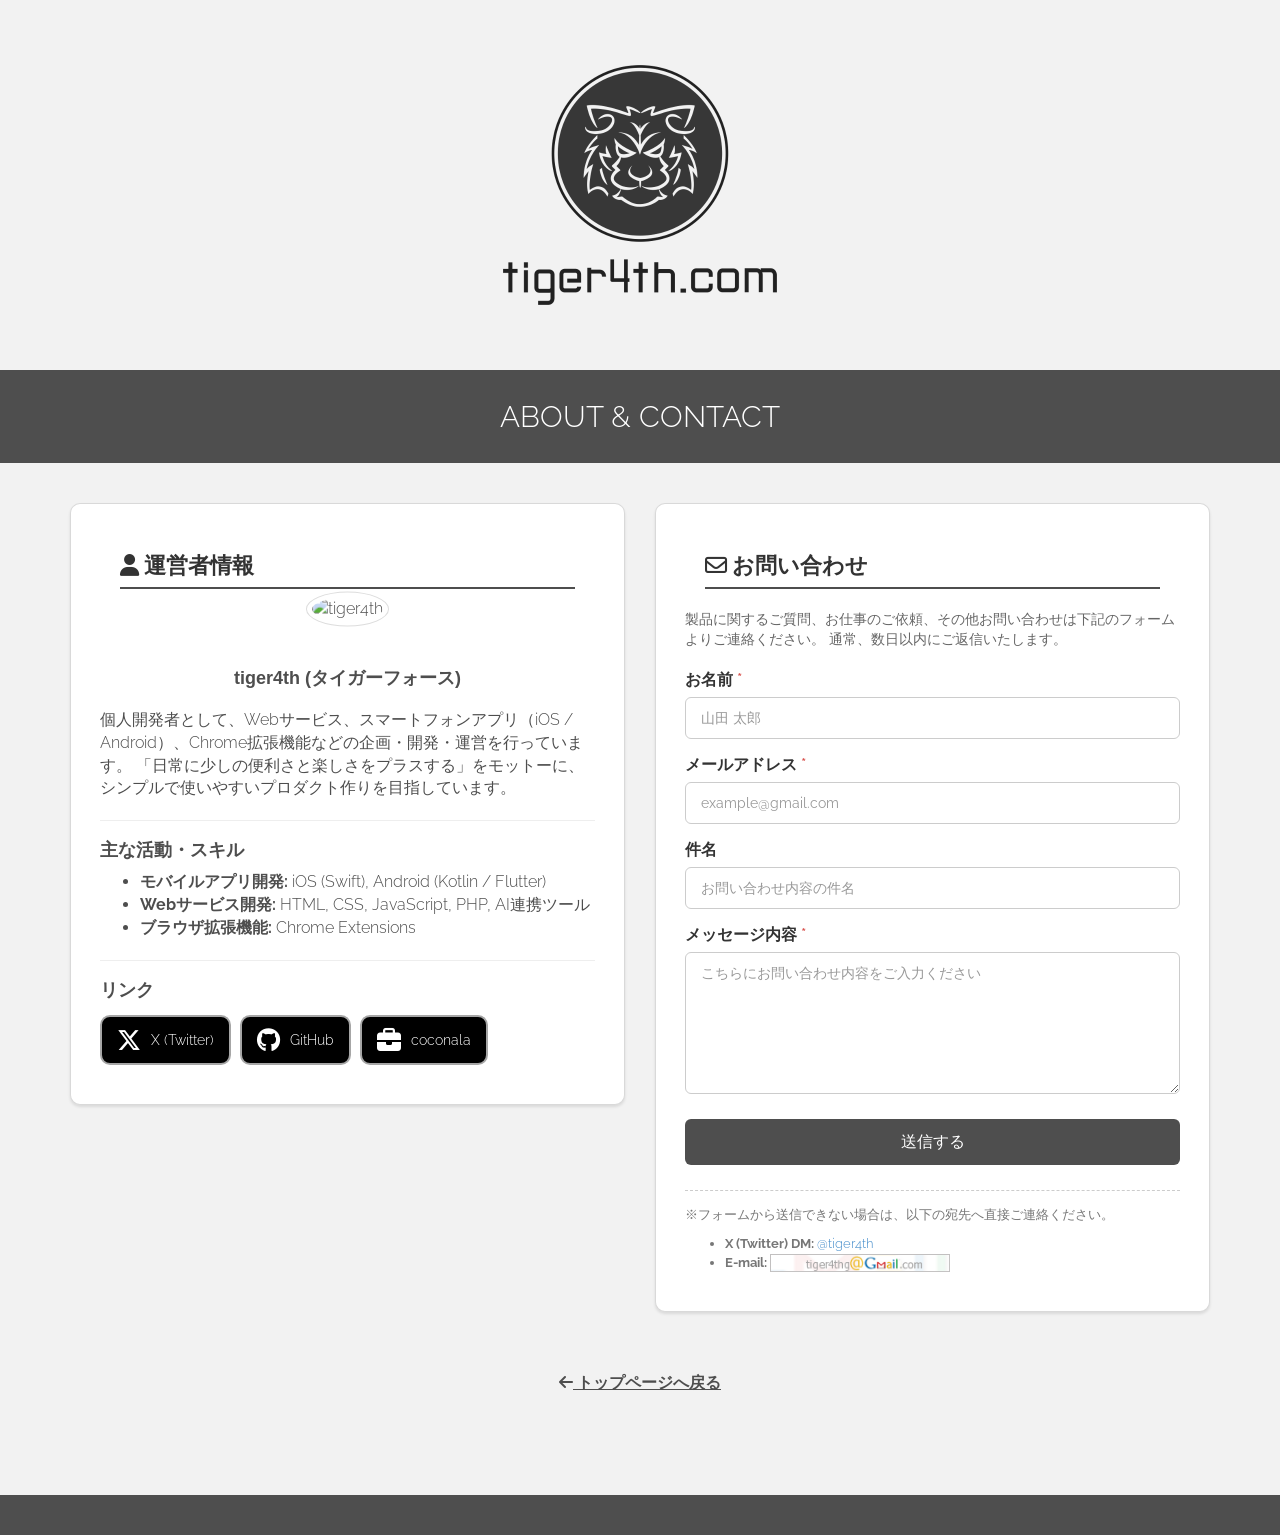
==== about.html @ fc9eb1c9 "about" ====
<!DOCTYPE html>
<html xmlns="https://www.w3.org/1999/xhtml" lang="ja" xml:lang="ja">

<head>
  <meta charset="utf-8">
  <meta http-equiv="X-UA-Compatible" content="IE=edge">
  <meta name="viewport" content="width=device-width, initial-scale=1.0">
  <title>運営者情報・お問い合わせ | tiger4th.com</title>
  <link href="./css/bootstrap.css" rel="stylesheet">
  <link href="./fontawesome/css/fontawesome.css" rel="stylesheet" />
  <link href="./fontawesome/css/brands.css" rel="stylesheet" />
  <link href="./fontawesome/css/regular.css" rel="stylesheet" />
  <link href="./fontawesome/css/solid.css" rel="stylesheet" />
  <link href="./css/style.css" rel="stylesheet">
  <link rel="apple-touch-icon" sizes="57x57" href="/apple-touch-icon-57x57.png">
  <link rel="apple-touch-icon" sizes="60x60" href="/apple-touch-icon-60x60.png">
  <link rel="apple-touch-icon" sizes="72x72" href="/apple-touch-icon-72x72.png">
  <link rel="apple-touch-icon" sizes="76x76" href="/apple-touch-icon-76x76.png">
  <link rel="apple-touch-icon" sizes="114x114" href="/apple-touch-icon-114x114.png">
  <link rel="apple-touch-icon" sizes="120x120" href="/apple-touch-icon-120x120.png">
  <link rel="apple-touch-icon" sizes="144x144" href="/apple-touch-icon-144x144.png">
  <link rel="apple-touch-icon" sizes="152x152" href="/apple-touch-icon-152x152.png">
  <link rel="apple-touch-icon" sizes="180x180" href="/apple-touch-icon-180x180.png">
  <link rel="icon" type="image/png" href="/favicon-32x32.png" sizes="32x32">
  <link rel="icon" type="image/png" href="/favicon-194x194.png" sizes="194x194">
  <link rel="icon" type="image/png" href="/favicon-96x96.png" sizes="96x96">
  <link rel="icon" type="image/png" href="/android-chrome-192x192.png" sizes="192x192">
  <link rel="icon" type="image/png" href="/favicon-16x16.png" sizes="16x16">
  <link rel="manifest" href="/manifest.json">
  <link rel="mask-icon" href="/safari-pinned-tab.svg" color="#5bbad5">
  <meta name="msapplication-TileColor" content="#f2f2f2">
  <meta name="msapplication-TileImage" content="/mstile-144x144.png">
  <meta name="theme-color" content="#ffffff">
  <meta property="og:title" content="運営者情報・お問い合わせ | tiger4th.com">
  <meta property="og:type" content="website">
  <meta property="og:url" content="https://tiger4th.com/about.html">
  <meta property="og:image" content="https://tiger4th.com/image/ogp.png">
  <!-- Google tag (gtag.js) -->
  <script async src="https://www.googletagmanager.com/gtag/js?id=G-H9Q6GVJRWH"></script>
  <script>
    window.dataLayer = window.dataLayer || [];
    function gtag() { dataLayer.push(arguments); }
    gtag('js', new Date());

    gtag('config', 'G-H9Q6GVJRWH');
  </script>
  <style>
    /* フォームや個別ページ用の追加スタイル */
    .about-section {
      background: #fff;
      padding: 30px;
      border-radius: 10px;
      margin-bottom: 30px;
      box-shadow: 0px 0px 0px 1px rgba(0, 0, 0, 0.15) inset, 0px 2px 3px 0px rgba(0, 0, 0, 0.1);
    }

    .about-title {
      font-size: 22px;
      font-weight: 700;
      border-bottom: 2px solid #4e4e4e;
      padding-bottom: 10px;
      margin-bottom: 20px;
    }

    .profile-img {
      max-width: 120px;
      border-radius: 50%;
      margin-bottom: 15px;
    }

    .form-group label {
      font-weight: 600;
      color: #333;
    }

    .form-control {
      border-radius: 6px;
      border: 1px solid #ccc;
      box-shadow: none;
      height: auto;
      padding: 10px 15px;
    }

    .form-control:focus {
      border-color: #4e4e4e;
      box-shadow: none;
    }

    .btn-submit {
      background-color: #4e4e4e;
      color: #fff;
      border: none;
      padding: 12px 30px;
      font-size: 16px;
      border-radius: 6px;
      transition: background-color 0.2s;
      width: 100%;
    }

    .btn-submit:hover {
      background-color: #333;
      color: #fff;
      opacity: 0.9;
    }

    .text-danger {
      color: #d9534f;
    }

    .success-message {
      display: none;
      background-color: #dff0d8;
      color: #3c763d;
      border: 1px solid #d6e9c6;
      padding: 15px;
      margin-bottom: 20px;
      border-radius: 6px;
      text-align: center;
      font-weight: bold;
    }

    .back-to-top {
      margin-top: 30px;
      margin-bottom: 50px;
    }

    .back-to-top a {
      color: #4e4e4e;
      text-decoration: underline;
      font-weight: bold;
    }
  </style>
</head>

<body>
  <div class="logo">
    <h1><a href="index.html"><img src="image/logo.png" alt="tiger4th.com"></a></h1>
  </div>

  <div class="title">
    <div class="container">
      <div class="row centered">
        <h2>ABOUT & CONTACT</h2>
      </div>
    </div>
  </div>

  <div class="container mt">
    <!-- 送信成功メッセージ表示エリア -->
    <div id="successAlert" class="success-message">
      お問い合わせを受け付けました。メッセージありがとうございました。
    </div>

    <div class="row mt">
      <!-- 運営者情報 (ABOUT) -->
      <div class="col-md-6">
        <div class="about-section">
          <h3 class="about-title"><i class="fa-solid fa-user"></i> 運営者情報</h3>
          <div class="text-center" style="text-align: center; margin-bottom: 20px;">
            <img src="image/android-chrome-192x192.png" alt="tiger4th" class="profile-img"
              style="border: 1px solid #ddd; background: #fff; padding: 5px;">
            <h4 style="font-weight: 700; margin-top: 10px;">tiger4th (タイガーフォース)</h4>
          </div>
          <p>
            個人開発者として、Webサービス、スマートフォンアプリ（iOS / Android）、Chrome拡張機能などの企画・開発・運営を行っています。
            「日常に少しの便利さと楽しさをプラスする」をモットーに、シンプルで使いやすいプロダクト作りを目指しています。
          </p>
          <hr>
          <h4 style="font-weight: 700; margin-top: 20px;">主な活動・スキル</h4>
          <ul>
            <li><strong>モバイルアプリ開発:</strong> iOS (Swift), Android (Kotlin / Flutter)</li>
            <li><strong>Webサービス開発:</strong> HTML, CSS, JavaScript, PHP, AI連携ツール</li>
            <li><strong>ブラウザ拡張機能:</strong> Chrome Extensions</li>
          </ul>
          <hr>
          <h4 style="font-weight: 700; margin-top: 20px;">リンク</h4>
          <div style="margin-top: 15px;">
            <a href="https://twitter.com/tiger4th" target="_blank" class="btn-app"
              style="width: auto; padding: 0 15px; height: 50px; margin-bottom: 10px; margin-right: 5px; text-decoration: none;">
              <i class="fa-brands fa-x-twitter" style="font-size: 24px;"></i>
              <span style="font-size: 14px;">X (Twitter)</span>
            </a>
            <a href="https://github.com/tiger4th" target="_blank" class="btn-app"
              style="width: auto; padding: 0 15px; height: 50px; margin-bottom: 10px; margin-right: 5px; text-decoration: none;">
              <i class="fa-brands fa-github" style="font-size: 24px;"></i>
              <span style="font-size: 14px;">GitHub</span>
            </a>
            <a href="https://profile.coconala.com/users/167331" target="_blank" class="btn-app"
              style="width: auto; padding: 0 15px; height: 50px; margin-bottom: 10px; text-decoration: none;">
              <i class="fa-solid fa-briefcase" style="font-size: 24px;"></i>
              <span style="font-size: 14px;">coconala</span>
            </a>
          </div>
        </div>
      </div>

      <!-- お問い合わせフォーム (CONTACT) -->
      <div class="col-md-6">
        <div class="about-section">
          <h3 class="about-title"><i class="fa-regular fa-envelope"></i> お問い合わせ</h3>
          <p style="margin-bottom: 20px; font-size: 14px; color: #666;">
            製品に関するご質問、お仕事のご依頼、その他お問い合わせは下記のフォームよりご連絡ください。
            通常、数日以内にご返信いたします。
          </p>

          <!-- 
            ※フォーム送信先には「Static Forms」を利用しています。
            本番環境で動作させるには、 https://www.staticforms.xyz/ でアクセスキー(Access Key)を取得し、
            下記の `accessKey` の `value` に設定してください。
          -->
          <form action="https://api.staticforms.xyz/submit" method="post">
            <input type="hidden" name="accessKey" value="sf_8ad226b17a0d9c21a0588556">
            <input type="hidden" name="redirectTo" value="https://tiger4th.com/about.html?status=success">

            <div class="form-group">
              <label for="name">お名前 <span class="text-danger">*</span></label>
              <input type="text" name="name" id="name" class="form-control" placeholder="山田 太郎" required>
            </div>

            <div class="form-group" style="margin-top: 15px;">
              <label for="email">メールアドレス <span class="text-danger">*</span></label>
              <input type="email" name="email" id="email" class="form-control" placeholder="example@gmail.com" required>
            </div>

            <div class="form-group" style="margin-top: 15px;">
              <label for="subject">件名</label>
              <input type="text" name="subject" id="subject" class="form-control" placeholder="お問い合わせ内容の件名">
            </div>

            <div class="form-group" style="margin-top: 15px;">
              <label for="message">メッセージ内容 <span class="text-danger">*</span></label>
              <textarea name="message" id="message" rows="6" class="form-control" placeholder="こちらにお問い合わせ内容をご入力ください"
                required style="resize: vertical;"></textarea>
            </div>

            <input type="text" name="honeypot" style="display: none;">

            <div style="margin-top: 25px;">
              <button type="submit" class="btn-submit">送信する</button>
            </div>
          </form>

          <div style="margin-top: 25px; border-top: 1px dashed #ccc; padding-top: 15px; font-size: 13px; color: #777;">
            <p>※フォームから送信できない場合は、以下の宛先へ直接ご連絡ください。</p>
            <ul>
              <li><strong>X (Twitter) DM:</strong> <a href="https://twitter.com/tiger4th" target="_blank">@tiger4th</a>
              </li>
              <li><strong>E-mail:</strong> <img src="image/gmail.png" alt="gmail"
                  style="height: 18px; vertical-align: middle; max-width: none; top: auto; transform: none; position: static;">
              </li>
            </ul>
          </div>
        </div>
      </div>
    </div>

    <!-- トップに戻るリンク -->
    <div class="row centered back-to-top">
      <a href="index.html"><i class="fa-solid fa-arrow-left"></i> トップページへ戻る</a>
    </div>
  </div>

  <div class="share" style="margin-top: 50px;">
    <div class="sharethis-inline-share-buttons"></div>
  </div>

  <script>
    // URLのクエリパラメータをチェックして、送信完了メッセージを表示する
    window.addEventListener('DOMContentLoaded', () => {
      const urlParams = new URLSearchParams(window.location.search);
      if (urlParams.get('status') === 'success') {
        const alertBox = document.getElementById('successAlert');
        if (alertBox) {
          alertBox.style.display = 'block';
          alertBox.scrollIntoView({ behavior: 'smooth' });
        }
      }
    });
  </script>
</body>

</html>
---- fontawesome/css/brands.css ----
/*!
 * Font Awesome Free 6.5.2 by @fontawesome - https://fontawesome.com
 * License - https://fontawesome.com/license/free (Icons: CC BY 4.0, Fonts: SIL OFL 1.1, Code: MIT License)
 * Copyright 2024 Fonticons, Inc.
 */
:root, :host {
  --fa-style-family-brands: 'Font Awesome 6 Brands';
  --fa-font-brands: normal 400 1em/1 'Font Awesome 6 Brands'; }

@font-face {
  font-family: 'Font Awesome 6 Brands';
  font-style: normal;
  font-weight: 400;
  font-display: block;
  src: url("../webfonts/fa-brands-400.woff2") format("woff2"), url("../webfonts/fa-brands-400.ttf") format("truetype"); }

.fab,
.fa-brands {
  font-weight: 400; }

.fa-monero:before {
  content: "\f3d0"; }

.fa-hooli:before {
  content: "\f427"; }

.fa-yelp:before {
  content: "\f1e9"; }

.fa-cc-visa:before {
  content: "\f1f0"; }

.fa-lastfm:before {
  content: "\f202"; }

.fa-shopware:before {
  content: "\f5b5"; }

.fa-creative-commons-nc:before {
  content: "\f4e8"; }

.fa-aws:before {
  content: "\f375"; }

.fa-redhat:before {
  content: "\f7bc"; }

.fa-yoast:before {
  content: "\f2b1"; }

.fa-cloudflare:before {
  content: "\e07d"; }

.fa-ups:before {
  content: "\f7e0"; }

.fa-pixiv:before {
  content: "\e640"; }

.fa-wpexplorer:before {
  content: "\f2de"; }

.fa-dyalog:before {
  content: "\f399"; }

.fa-bity:before {
  content: "\f37a"; }

.fa-stackpath:before {
  content: "\f842"; }

.fa-buysellads:before {
  content: "\f20d"; }

.fa-first-order:before {
  content: "\f2b0"; }

.fa-modx:before {
  content: "\f285"; }

.fa-guilded:before {
  content: "\e07e"; }

.fa-vnv:before {
  content: "\f40b"; }

.fa-square-js:before {
  content: "\f3b9"; }

.fa-js-square:before {
  content: "\f3b9"; }

.fa-microsoft:before {
  content: "\f3ca"; }

.fa-qq:before {
  content: "\f1d6"; }

.fa-orcid:before {
  content: "\f8d2"; }

.fa-java:before {
  content: "\f4e4"; }

.fa-invision:before {
  content: "\f7b0"; }

.fa-creative-commons-pd-alt:before {
  content: "\f4ed"; }

.fa-centercode:before {
  content: "\f380"; }

.fa-glide-g:before {
  content: "\f2a6"; }

.fa-drupal:before {
  content: "\f1a9"; }

.fa-jxl:before {
  content: "\e67b"; }

.fa-hire-a-helper:before {
  content: "\f3b0"; }

.fa-creative-commons-by:before {
  content: "\f4e7"; }

.fa-unity:before {
  content: "\e049"; }

.fa-whmcs:before {
  content: "\f40d"; }

.fa-rocketchat:before {
  content: "\f3e8"; }

.fa-vk:before {
  content: "\f189"; }

.fa-untappd:before {
  content: "\f405"; }

.fa-mailchimp:before {
  content: "\f59e"; }

.fa-css3-alt:before {
  content: "\f38b"; }

.fa-square-reddit:before {
  content: "\f1a2"; }

.fa-reddit-square:before {
  content: "\f1a2"; }

.fa-vimeo-v:before {
  content: "\f27d"; }

.fa-contao:before {
  content: "\f26d"; }

.fa-square-font-awesome:before {
  content: "\e5ad"; }

.fa-deskpro:before {
  content: "\f38f"; }

.fa-brave:before {
  content: "\e63c"; }

.fa-sistrix:before {
  content: "\f3ee"; }

.fa-square-instagram:before {
  content: "\e055"; }

.fa-instagram-square:before {
  content: "\e055"; }

.fa-battle-net:before {
  content: "\f835"; }

.fa-the-red-yeti:before {
  content: "\f69d"; }

.fa-square-hacker-news:before {
  content: "\f3af"; }

.fa-hacker-news-square:before {
  content: "\f3af"; }

.fa-edge:before {
  content: "\f282"; }

.fa-threads:before {
  content: "\e618"; }

.fa-napster:before {
  content: "\f3d2"; }

.fa-square-snapchat:before {
  content: "\f2ad"; }

.fa-snapchat-square:before {
  content: "\f2ad"; }

.fa-google-plus-g:before {
  content: "\f0d5"; }

.fa-artstation:before {
  content: "\f77a"; }

.fa-markdown:before {
  content: "\f60f"; }

.fa-sourcetree:before {
  content: "\f7d3"; }

.fa-google-plus:before {
  content: "\f2b3"; }

.fa-diaspora:before {
  content: "\f791"; }

.fa-foursquare:before {
  content: "\f180"; }

.fa-stack-overflow:before {
  content: "\f16c"; }

.fa-github-alt:before {
  content: "\f113"; }

.fa-phoenix-squadron:before {
  content: "\f511"; }

.fa-pagelines:before {
  content: "\f18c"; }

.fa-algolia:before {
  content: "\f36c"; }

.fa-red-river:before {
  content: "\f3e3"; }

.fa-creative-commons-sa:before {
  content: "\f4ef"; }

.fa-safari:before {
  content: "\f267"; }

.fa-google:before {
  content: "\f1a0"; }

.fa-square-font-awesome-stroke:before {
  content: "\f35c"; }

.fa-font-awesome-alt:before {
  content: "\f35c"; }

.fa-atlassian:before {
  content: "\f77b"; }

.fa-linkedin-in:before {
  content: "\f0e1"; }

.fa-digital-ocean:before {
  content: "\f391"; }

.fa-nimblr:before {
  content: "\f5a8"; }

.fa-chromecast:before {
  content: "\f838"; }

.fa-evernote:before {
  content: "\f839"; }

.fa-hacker-news:before {
  content: "\f1d4"; }

.fa-creative-commons-sampling:before {
  content: "\f4f0"; }

.fa-adversal:before {
  content: "\f36a"; }

.fa-creative-commons:before {
  content: "\f25e"; }

.fa-watchman-monitoring:before {
  content: "\e087"; }

.fa-fonticons:before {
  content: "\f280"; }

.fa-weixin:before {
  content: "\f1d7"; }

.fa-shirtsinbulk:before {
  content: "\f214"; }

.fa-codepen:before {
  content: "\f1cb"; }

.fa-git-alt:before {
  content: "\f841"; }

.fa-lyft:before {
  content: "\f3c3"; }

.fa-rev:before {
  content: "\f5b2"; }

.fa-windows:before {
  content: "\f17a"; }

.fa-wizards-of-the-coast:before {
  content: "\f730"; }

.fa-square-viadeo:before {
  content: "\f2aa"; }

.fa-viadeo-square:before {
  content: "\f2aa"; }

.fa-meetup:before {
  content: "\f2e0"; }

.fa-centos:before {
  content: "\f789"; }

.fa-adn:before {
  content: "\f170"; }

.fa-cloudsmith:before {
  content: "\f384"; }

.fa-opensuse:before {
  content: "\e62b"; }

.fa-pied-piper-alt:before {
  content: "\f1a8"; }

.fa-square-dribbble:before {
  content: "\f397"; }

.fa-dribbble-square:before {
  content: "\f397"; }

.fa-codiepie:before {
  content: "\f284"; }

.fa-node:before {
  content: "\f419"; }

.fa-mix:before {
  content: "\f3cb"; }

.fa-steam:before {
  content: "\f1b6"; }

.fa-cc-apple-pay:before {
  content: "\f416"; }

.fa-scribd:before {
  content: "\f28a"; }

.fa-debian:before {
  content: "\e60b"; }

.fa-openid:before {
  content: "\f19b"; }

.fa-instalod:before {
  content: "\e081"; }

.fa-expeditedssl:before {
  content: "\f23e"; }

.fa-sellcast:before {
  content: "\f2da"; }

.fa-square-twitter:before {
  content: "\f081"; }

.fa-twitter-square:before {
  content: "\f081"; }

.fa-r-project:before {
  content: "\f4f7"; }

.fa-delicious:before {
  content: "\f1a5"; }

.fa-freebsd:before {
  content: "\f3a4"; }

.fa-vuejs:before {
  content: "\f41f"; }

.fa-accusoft:before {
  content: "\f369"; }

.fa-ioxhost:before {
  content: "\f208"; }

.fa-fonticons-fi:before {
  content: "\f3a2"; }

.fa-app-store:before {
  content: "\f36f"; }

.fa-cc-mastercard:before {
  content: "\f1f1"; }

.fa-itunes-note:before {
  content: "\f3b5"; }

.fa-golang:before {
  content: "\e40f"; }

.fa-kickstarter:before {
  content: "\f3bb"; }

.fa-square-kickstarter:before {
  content: "\f3bb"; }

.fa-grav:before {
  content: "\f2d6"; }

.fa-weibo:before {
  content: "\f18a"; }

.fa-uncharted:before {
  content: "\e084"; }

.fa-firstdraft:before {
  content: "\f3a1"; }

.fa-square-youtube:before {
  content: "\f431"; }

.fa-youtube-square:before {
  content: "\f431"; }

.fa-wikipedia-w:before {
  content: "\f266"; }

.fa-wpressr:before {
  content: "\f3e4"; }

.fa-rendact:before {
  content: "\f3e4"; }

.fa-angellist:before {
  content: "\f209"; }

.fa-galactic-republic:before {
  content: "\f50c"; }

.fa-nfc-directional:before {
  content: "\e530"; }

.fa-skype:before {
  content: "\f17e"; }

.fa-joget:before {
  content: "\f3b7"; }

.fa-fedora:before {
  content: "\f798"; }

.fa-stripe-s:before {
  content: "\f42a"; }

.fa-meta:before {
  content: "\e49b"; }

.fa-laravel:before {
  content: "\f3bd"; }

.fa-hotjar:before {
  content: "\f3b1"; }

.fa-bluetooth-b:before {
  content: "\f294"; }

.fa-square-letterboxd:before {
  content: "\e62e"; }

.fa-sticker-mule:before {
  content: "\f3f7"; }

.fa-creative-commons-zero:before {
  content: "\f4f3"; }

.fa-hips:before {
  content: "\f452"; }

.fa-behance:before {
  content: "\f1b4"; }

.fa-reddit:before {
  content: "\f1a1"; }

.fa-discord:before {
  content: "\f392"; }

.fa-chrome:before {
  content: "\f268"; }

.fa-app-store-ios:before {
  content: "\f370"; }

.fa-cc-discover:before {
  content: "\f1f2"; }

.fa-wpbeginner:before {
  content: "\f297"; }

.fa-confluence:before {
  content: "\f78d"; }

.fa-shoelace:before {
  content: "\e60c"; }

.fa-mdb:before {
  content: "\f8ca"; }

.fa-dochub:before {
  content: "\f394"; }

.fa-accessible-icon:before {
  content: "\f368"; }

.fa-ebay:before {
  content: "\f4f4"; }

.fa-amazon:before {
  content: "\f270"; }

.fa-unsplash:before {
  content: "\e07c"; }

.fa-yarn:before {
  content: "\f7e3"; }

.fa-square-steam:before {
  content: "\f1b7"; }

.fa-steam-square:before {
  content: "\f1b7"; }

.fa-500px:before {
  content: "\f26e"; }

.fa-square-vimeo:before {
  content: "\f194"; }

.fa-vimeo-square:before {
  content: "\f194"; }

.fa-asymmetrik:before {
  content: "\f372"; }

.fa-font-awesome:before {
  content: "\f2b4"; }

.fa-font-awesome-flag:before {
  content: "\f2b4"; }

.fa-font-awesome-logo-full:before {
  content: "\f2b4"; }

.fa-gratipay:before {
  content: "\f184"; }

.fa-apple:before {
  content: "\f179"; }

.fa-hive:before {
  content: "\e07f"; }

.fa-gitkraken:before {
  content: "\f3a6"; }

.fa-keybase:before {
  content: "\f4f5"; }

.fa-apple-pay:before {
  content: "\f415"; }

.fa-padlet:before {
  content: "\e4a0"; }

.fa-amazon-pay:before {
  content: "\f42c"; }

.fa-square-github:before {
  content: "\f092"; }

.fa-github-square:before {
  content: "\f092"; }

.fa-stumbleupon:before {
  content: "\f1a4"; }

.fa-fedex:before {
  content: "\f797"; }

.fa-phoenix-framework:before {
  content: "\f3dc"; }

.fa-shopify:before {
  content: "\e057"; }

.fa-neos:before {
  content: "\f612"; }

.fa-square-threads:before {
  content: "\e619"; }

.fa-hackerrank:before {
  content: "\f5f7"; }

.fa-researchgate:before {
  content: "\f4f8"; }

.fa-swift:before {
  content: "\f8e1"; }

.fa-angular:before {
  content: "\f420"; }

.fa-speakap:before {
  content: "\f3f3"; }

.fa-angrycreative:before {
  content: "\f36e"; }

.fa-y-combinator:before {
  content: "\f23b"; }

.fa-empire:before {
  content: "\f1d1"; }

.fa-envira:before {
  content: "\f299"; }

.fa-google-scholar:before {
  content: "\e63b"; }

.fa-square-gitlab:before {
  content: "\e5ae"; }

.fa-gitlab-square:before {
  content: "\e5ae"; }

.fa-studiovinari:before {
  content: "\f3f8"; }

.fa-pied-piper:before {
  content: "\f2ae"; }

.fa-wordpress:before {
  content: "\f19a"; }

.fa-product-hunt:before {
  content: "\f288"; }

.fa-firefox:before {
  content: "\f269"; }

.fa-linode:before {
  content: "\f2b8"; }

.fa-goodreads:before {
  content: "\f3a8"; }

.fa-square-odnoklassniki:before {
  content: "\f264"; }

.fa-odnoklassniki-square:before {
  content: "\f264"; }

.fa-jsfiddle:before {
  content: "\f1cc"; }

.fa-sith:before {
  content: "\f512"; }

.fa-themeisle:before {
  content: "\f2b2"; }

.fa-page4:before {
  content: "\f3d7"; }

.fa-hashnode:before {
  content: "\e499"; }

.fa-react:before {
  content: "\f41b"; }

.fa-cc-paypal:before {
  content: "\f1f4"; }

.fa-squarespace:before {
  content: "\f5be"; }

.fa-cc-stripe:before {
  content: "\f1f5"; }

.fa-creative-commons-share:before {
  content: "\f4f2"; }

.fa-bitcoin:before {
  content: "\f379"; }

.fa-keycdn:before {
  content: "\f3ba"; }

.fa-opera:before {
  content: "\f26a"; }

.fa-itch-io:before {
  content: "\f83a"; }

.fa-umbraco:before {
  content: "\f8e8"; }

.fa-galactic-senate:before {
  content: "\f50d"; }

.fa-ubuntu:before {
  content: "\f7df"; }

.fa-draft2digital:before {
  content: "\f396"; }

.fa-stripe:before {
  content: "\f429"; }

.fa-houzz:before {
  content: "\f27c"; }

.fa-gg:before {
  content: "\f260"; }

.fa-dhl:before {
  content: "\f790"; }

.fa-square-pinterest:before {
  content: "\f0d3"; }

.fa-pinterest-square:before {
  content: "\f0d3"; }

.fa-xing:before {
  content: "\f168"; }

.fa-blackberry:before {
  content: "\f37b"; }

.fa-creative-commons-pd:before {
  content: "\f4ec"; }

.fa-playstation:before {
  content: "\f3df"; }

.fa-quinscape:before {
  content: "\f459"; }

.fa-less:before {
  content: "\f41d"; }

.fa-blogger-b:before {
  content: "\f37d"; }

.fa-opencart:before {
  content: "\f23d"; }

.fa-vine:before {
  content: "\f1ca"; }

.fa-signal-messenger:before {
  content: "\e663"; }

.fa-paypal:before {
  content: "\f1ed"; }

.fa-gitlab:before {
  content: "\f296"; }

.fa-typo3:before {
  content: "\f42b"; }

.fa-reddit-alien:before {
  content: "\f281"; }

.fa-yahoo:before {
  content: "\f19e"; }

.fa-dailymotion:before {
  content: "\e052"; }

.fa-affiliatetheme:before {
  content: "\f36b"; }

.fa-pied-piper-pp:before {
  content: "\f1a7"; }

.fa-bootstrap:before {
  content: "\f836"; }

.fa-odnoklassniki:before {
  content: "\f263"; }

.fa-nfc-symbol:before {
  content: "\e531"; }

.fa-mintbit:before {
  content: "\e62f"; }

.fa-ethereum:before {
  content: "\f42e"; }

.fa-speaker-deck:before {
  content: "\f83c"; }

.fa-creative-commons-nc-eu:before {
  content: "\f4e9"; }

.fa-patreon:before {
  content: "\f3d9"; }

.fa-avianex:before {
  content: "\f374"; }

.fa-ello:before {
  content: "\f5f1"; }

.fa-gofore:before {
  content: "\f3a7"; }

.fa-bimobject:before {
  content: "\f378"; }

.fa-brave-reverse:before {
  content: "\e63d"; }

.fa-facebook-f:before {
  content: "\f39e"; }

.fa-square-google-plus:before {
  content: "\f0d4"; }

.fa-google-plus-square:before {
  content: "\f0d4"; }

.fa-web-awesome:before {
  content: "\e682"; }

.fa-mandalorian:before {
  content: "\f50f"; }

.fa-first-order-alt:before {
  content: "\f50a"; }

.fa-osi:before {
  content: "\f41a"; }

.fa-google-wallet:before {
  content: "\f1ee"; }

.fa-d-and-d-beyond:before {
  content: "\f6ca"; }

.fa-periscope:before {
  content: "\f3da"; }

.fa-fulcrum:before {
  content: "\f50b"; }

.fa-cloudscale:before {
  content: "\f383"; }

.fa-forumbee:before {
  content: "\f211"; }

.fa-mizuni:before {
  content: "\f3cc"; }

.fa-schlix:before {
  content: "\f3ea"; }

.fa-square-xing:before {
  content: "\f169"; }

.fa-xing-square:before {
  content: "\f169"; }

.fa-bandcamp:before {
  content: "\f2d5"; }

.fa-wpforms:before {
  content: "\f298"; }

.fa-cloudversify:before {
  content: "\f385"; }

.fa-usps:before {
  content: "\f7e1"; }

.fa-megaport:before {
  content: "\f5a3"; }

.fa-magento:before {
  content: "\f3c4"; }

.fa-spotify:before {
  content: "\f1bc"; }

.fa-optin-monster:before {
  content: "\f23c"; }

.fa-fly:before {
  content: "\f417"; }

.fa-aviato:before {
  content: "\f421"; }

.fa-itunes:before {
  content: "\f3b4"; }

.fa-cuttlefish:before {
  content: "\f38c"; }

.fa-blogger:before {
  content: "\f37c"; }

.fa-flickr:before {
  content: "\f16e"; }

.fa-viber:before {
  content: "\f409"; }

.fa-soundcloud:before {
  content: "\f1be"; }

.fa-digg:before {
  content: "\f1a6"; }

.fa-tencent-weibo:before {
  content: "\f1d5"; }

.fa-letterboxd:before {
  content: "\e62d"; }

.fa-symfony:before {
  content: "\f83d"; }

.fa-maxcdn:before {
  content: "\f136"; }

.fa-etsy:before {
  content: "\f2d7"; }

.fa-facebook-messenger:before {
  content: "\f39f"; }

.fa-audible:before {
  content: "\f373"; }

.fa-think-peaks:before {
  content: "\f731"; }

.fa-bilibili:before {
  content: "\e3d9"; }

.fa-erlang:before {
  content: "\f39d"; }

.fa-x-twitter:before {
  content: "\e61b"; }

.fa-cotton-bureau:before {
  content: "\f89e"; }

.fa-dashcube:before {
  content: "\f210"; }

.fa-42-group:before {
  content: "\e080"; }

.fa-innosoft:before {
  content: "\e080"; }

.fa-stack-exchange:before {
  content: "\f18d"; }

.fa-elementor:before {
  content: "\f430"; }

.fa-square-pied-piper:before {
  content: "\e01e"; }

.fa-pied-piper-square:before {
  content: "\e01e"; }

.fa-creative-commons-nd:before {
  content: "\f4eb"; }

.fa-palfed:before {
  content: "\f3d8"; }

.fa-superpowers:before {
  content: "\f2dd"; }

.fa-resolving:before {
  content: "\f3e7"; }

.fa-xbox:before {
  content: "\f412"; }

.fa-square-web-awesome-stroke:before {
  content: "\e684"; }

.fa-searchengin:before {
  content: "\f3eb"; }

.fa-tiktok:before {
  content: "\e07b"; }

.fa-square-facebook:before {
  content: "\f082"; }

.fa-facebook-square:before {
  content: "\f082"; }

.fa-renren:before {
  content: "\f18b"; }

.fa-linux:before {
  content: "\f17c"; }

.fa-glide:before {
  content: "\f2a5"; }

.fa-linkedin:before {
  content: "\f08c"; }

.fa-hubspot:before {
  content: "\f3b2"; }

.fa-deploydog:before {
  content: "\f38e"; }

.fa-twitch:before {
  content: "\f1e8"; }

.fa-ravelry:before {
  content: "\f2d9"; }

.fa-mixer:before {
  content: "\e056"; }

.fa-square-lastfm:before {
  content: "\f203"; }

.fa-lastfm-square:before {
  content: "\f203"; }

.fa-vimeo:before {
  content: "\f40a"; }

.fa-mendeley:before {
  content: "\f7b3"; }

.fa-uniregistry:before {
  content: "\f404"; }

.fa-figma:before {
  content: "\f799"; }

.fa-creative-commons-remix:before {
  content: "\f4ee"; }

.fa-cc-amazon-pay:before {
  content: "\f42d"; }

.fa-dropbox:before {
  content: "\f16b"; }

.fa-instagram:before {
  content: "\f16d"; }

.fa-cmplid:before {
  content: "\e360"; }

.fa-upwork:before {
  content: "\e641"; }

.fa-facebook:before {
  content: "\f09a"; }

.fa-gripfire:before {
  content: "\f3ac"; }

.fa-jedi-order:before {
  content: "\f50e"; }

.fa-uikit:before {
  content: "\f403"; }

.fa-fort-awesome-alt:before {
  content: "\f3a3"; }

.fa-phabricator:before {
  content: "\f3db"; }

.fa-ussunnah:before {
  content: "\f407"; }

.fa-earlybirds:before {
  content: "\f39a"; }

.fa-trade-federation:before {
  content: "\f513"; }

.fa-autoprefixer:before {
  content: "\f41c"; }

.fa-whatsapp:before {
  content: "\f232"; }

.fa-square-upwork:before {
  content: "\e67c"; }

.fa-slideshare:before {
  content: "\f1e7"; }

.fa-google-play:before {
  content: "\f3ab"; }

.fa-viadeo:before {
  content: "\f2a9"; }

.fa-line:before {
  content: "\f3c0"; }

.fa-google-drive:before {
  content: "\f3aa"; }

.fa-servicestack:before {
  content: "\f3ec"; }

.fa-simplybuilt:before {
  content: "\f215"; }

.fa-bitbucket:before {
  content: "\f171"; }

.fa-imdb:before {
  content: "\f2d8"; }

.fa-deezer:before {
  content: "\e077"; }

.fa-raspberry-pi:before {
  content: "\f7bb"; }

.fa-jira:before {
  content: "\f7b1"; }

.fa-docker:before {
  content: "\f395"; }

.fa-screenpal:before {
  content: "\e570"; }

.fa-bluetooth:before {
  content: "\f293"; }

.fa-gitter:before {
  content: "\f426"; }

.fa-d-and-d:before {
  content: "\f38d"; }

.fa-microblog:before {
  content: "\e01a"; }

.fa-cc-diners-club:before {
  content: "\f24c"; }

.fa-gg-circle:before {
  content: "\f261"; }

.fa-pied-piper-hat:before {
  content: "\f4e5"; }

.fa-kickstarter-k:before {
  content: "\f3bc"; }

.fa-yandex:before {
  content: "\f413"; }

.fa-readme:before {
  content: "\f4d5"; }

.fa-html5:before {
  content: "\f13b"; }

.fa-sellsy:before {
  content: "\f213"; }

.fa-square-web-awesome:before {
  content: "\e683"; }

.fa-sass:before {
  content: "\f41e"; }

.fa-wirsindhandwerk:before {
  content: "\e2d0"; }

.fa-wsh:before {
  content: "\e2d0"; }

.fa-buromobelexperte:before {
  content: "\f37f"; }

.fa-salesforce:before {
  content: "\f83b"; }

.fa-octopus-deploy:before {
  content: "\e082"; }

.fa-medapps:before {
  content: "\f3c6"; }

.fa-ns8:before {
  content: "\f3d5"; }

.fa-pinterest-p:before {
  content: "\f231"; }

.fa-apper:before {
  content: "\f371"; }

.fa-fort-awesome:before {
  content: "\f286"; }

.fa-waze:before {
  content: "\f83f"; }

.fa-bluesky:before {
  content: "\e671"; }

.fa-cc-jcb:before {
  content: "\f24b"; }

.fa-snapchat:before {
  content: "\f2ab"; }

.fa-snapchat-ghost:before {
  content: "\f2ab"; }

.fa-fantasy-flight-games:before {
  content: "\f6dc"; }

.fa-rust:before {
  content: "\e07a"; }

.fa-wix:before {
  content: "\f5cf"; }

.fa-square-behance:before {
  content: "\f1b5"; }

.fa-behance-square:before {
  content: "\f1b5"; }

.fa-supple:before {
  content: "\f3f9"; }

.fa-webflow:before {
  content: "\e65c"; }

.fa-rebel:before {
  content: "\f1d0"; }

.fa-css3:before {
  content: "\f13c"; }

.fa-staylinked:before {
  content: "\f3f5"; }

.fa-kaggle:before {
  content: "\f5fa"; }

.fa-space-awesome:before {
  content: "\e5ac"; }

.fa-deviantart:before {
  content: "\f1bd"; }

.fa-cpanel:before {
  content: "\f388"; }

.fa-goodreads-g:before {
  content: "\f3a9"; }

.fa-square-git:before {
  content: "\f1d2"; }

.fa-git-square:before {
  content: "\f1d2"; }

.fa-square-tumblr:before {
  content: "\f174"; }

.fa-tumblr-square:before {
  content: "\f174"; }

.fa-trello:before {
  content: "\f181"; }

.fa-creative-commons-nc-jp:before {
  content: "\f4ea"; }

.fa-get-pocket:before {
  content: "\f265"; }

.fa-perbyte:before {
  content: "\e083"; }

.fa-grunt:before {
  content: "\f3ad"; }

.fa-weebly:before {
  content: "\f5cc"; }

.fa-connectdevelop:before {
  content: "\f20e"; }

.fa-leanpub:before {
  content: "\f212"; }

.fa-black-tie:before {
  content: "\f27e"; }

.fa-themeco:before {
  content: "\f5c6"; }

.fa-python:before {
  content: "\f3e2"; }

.fa-android:before {
  content: "\f17b"; }

.fa-bots:before {
  content: "\e340"; }

.fa-free-code-camp:before {
  content: "\f2c5"; }

.fa-hornbill:before {
  content: "\f592"; }

.fa-js:before {
  content: "\f3b8"; }

.fa-ideal:before {
  content: "\e013"; }

.fa-git:before {
  content: "\f1d3"; }

.fa-dev:before {
  content: "\f6cc"; }

.fa-sketch:before {
  content: "\f7c6"; }

.fa-yandex-international:before {
  content: "\f414"; }

.fa-cc-amex:before {
  content: "\f1f3"; }

.fa-uber:before {
  content: "\f402"; }

.fa-github:before {
  content: "\f09b"; }

.fa-php:before {
  content: "\f457"; }

.fa-alipay:before {
  content: "\f642"; }

.fa-youtube:before {
  content: "\f167"; }

.fa-skyatlas:before {
  content: "\f216"; }

.fa-firefox-browser:before {
  content: "\e007"; }

.fa-replyd:before {
  content: "\f3e6"; }

.fa-suse:before {
  content: "\f7d6"; }

.fa-jenkins:before {
  content: "\f3b6"; }

.fa-twitter:before {
  content: "\f099"; }

.fa-rockrms:before {
  content: "\f3e9"; }

.fa-pinterest:before {
  content: "\f0d2"; }

.fa-buffer:before {
  content: "\f837"; }

.fa-npm:before {
  content: "\f3d4"; }

.fa-yammer:before {
  content: "\f840"; }

.fa-btc:before {
  content: "\f15a"; }

.fa-dribbble:before {
  content: "\f17d"; }

.fa-stumbleupon-circle:before {
  content: "\f1a3"; }

.fa-internet-explorer:before {
  content: "\f26b"; }

.fa-stubber:before {
  content: "\e5c7"; }

.fa-telegram:before {
  content: "\f2c6"; }

.fa-telegram-plane:before {
  content: "\f2c6"; }

.fa-old-republic:before {
  content: "\f510"; }

.fa-odysee:before {
  content: "\e5c6"; }

.fa-square-whatsapp:before {
  content: "\f40c"; }

.fa-whatsapp-square:before {
  content: "\f40c"; }

.fa-node-js:before {
  content: "\f3d3"; }

.fa-edge-legacy:before {
  content: "\e078"; }

.fa-slack:before {
  content: "\f198"; }

.fa-slack-hash:before {
  content: "\f198"; }

.fa-medrt:before {
  content: "\f3c8"; }

.fa-usb:before {
  content: "\f287"; }

.fa-tumblr:before {
  content: "\f173"; }

.fa-vaadin:before {
  content: "\f408"; }

.fa-quora:before {
  content: "\f2c4"; }

.fa-square-x-twitter:before {
  content: "\e61a"; }

.fa-reacteurope:before {
  content: "\f75d"; }

.fa-medium:before {
  content: "\f23a"; }

.fa-medium-m:before {
  content: "\f23a"; }

.fa-amilia:before {
  content: "\f36d"; }

.fa-mixcloud:before {
  content: "\f289"; }

.fa-flipboard:before {
  content: "\f44d"; }

.fa-viacoin:before {
  content: "\f237"; }

.fa-critical-role:before {
  content: "\f6c9"; }

.fa-sitrox:before {
  content: "\e44a"; }

.fa-discourse:before {
  content: "\f393"; }

.fa-joomla:before {
  content: "\f1aa"; }

.fa-mastodon:before {
  content: "\f4f6"; }

.fa-airbnb:before {
  content: "\f834"; }

.fa-wolf-pack-battalion:before {
  content: "\f514"; }

.fa-buy-n-large:before {
  content: "\f8a6"; }

.fa-gulp:before {
  content: "\f3ae"; }

.fa-creative-commons-sampling-plus:before {
  content: "\f4f1"; }

.fa-strava:before {
  content: "\f428"; }

.fa-ember:before {
  content: "\f423"; }

.fa-canadian-maple-leaf:before {
  content: "\f785"; }

.fa-teamspeak:before {
  content: "\f4f9"; }

.fa-pushed:before {
  content: "\f3e1"; }

.fa-wordpress-simple:before {
  content: "\f411"; }

.fa-nutritionix:before {
  content: "\f3d6"; }

.fa-wodu:before {
  content: "\e088"; }

.fa-google-pay:before {
  content: "\e079"; }

.fa-intercom:before {
  content: "\f7af"; }

.fa-zhihu:before {
  content: "\f63f"; }

.fa-korvue:before {
  content: "\f42f"; }

.fa-pix:before {
  content: "\e43a"; }

.fa-steam-symbol:before {
  content: "\f3f6"; }
---- fontawesome/css/regular.css ----
/*!
 * Font Awesome Free 6.5.2 by @fontawesome - https://fontawesome.com
 * License - https://fontawesome.com/license/free (Icons: CC BY 4.0, Fonts: SIL OFL 1.1, Code: MIT License)
 * Copyright 2024 Fonticons, Inc.
 */
:root, :host {
  --fa-style-family-classic: 'Font Awesome 6 Free';
  --fa-font-regular: normal 400 1em/1 'Font Awesome 6 Free'; }

@font-face {
  font-family: 'Font Awesome 6 Free';
  font-style: normal;
  font-weight: 400;
  font-display: block;
  src: url("../webfonts/fa-regular-400.woff2") format("woff2"), url("../webfonts/fa-regular-400.ttf") format("truetype"); }

.far,
.fa-regular {
  font-weight: 400; }
---- fontawesome/css/solid.css ----
/*!
 * Font Awesome Free 6.5.2 by @fontawesome - https://fontawesome.com
 * License - https://fontawesome.com/license/free (Icons: CC BY 4.0, Fonts: SIL OFL 1.1, Code: MIT License)
 * Copyright 2024 Fonticons, Inc.
 */
:root, :host {
  --fa-style-family-classic: 'Font Awesome 6 Free';
  --fa-font-solid: normal 900 1em/1 'Font Awesome 6 Free'; }

@font-face {
  font-family: 'Font Awesome 6 Free';
  font-style: normal;
  font-weight: 900;
  font-display: block;
  src: url("../webfonts/fa-solid-900.woff2") format("woff2"), url("../webfonts/fa-solid-900.ttf") format("truetype"); }

.fas,
.fa-solid {
  font-weight: 900; }
---- css/style.css ----
@import url(https://fonts.googleapis.com/css?family=Raleway:400,300,700,900);

body {
  background-color: #f2f2f2;
  font-family: "Raleway";
  font-weight: 300;
  font-size: 16px;
  color: #4e4e4e;
  -webkit-font-smoothing: antialiased;
  -webkit-overflow-scrolling: touch;
}

a:hover {
  opacity: .8;
}

h2,
h3 {
  font-family: "Raleway";
  font-weight: 300;
  color: #333;
  margin: 20px;
}

.centered {
  text-align: center;
}

.mt {
  margin-top: 20px;
}

.ml {
  margin-left: 10px;
}

.logo {
  text-align: center;
  margin-top: 50px;
}

.logo img {
  width: 300px;
}

.title {
  background-color: #4e4e4e;
  padding: 10px 0;
  margin-top: 50px;
}

.title h2 {
  color: white;
}

.container img {
  max-width: 90%;
  max-height: 90%;
  position: relative;
  top: 50%;
  -webkit-transform: translateY(-50%);
  -ms-transform: translateY(-50%);
  transform: translateY(-50%);
}

.app-image {
  border-radius: 10px;
  box-shadow: 0px 0px 0px 1px rgba(0, 0, 0, 0.3) inset, 0px 2px 3px 0px rgba(0, 0, 0, 0.2);
}

.app-image:hover {
  box-shadow: none;
  border: 1px solid #ccc;
}

.card {
  position: relative;
  background-color: #fff;
  width: 100%;
  height: 100px;
  text-align: center;
  margin-bottom: 20px;
  border-radius: 10px;
  box-shadow: 0px 0px 0px 1px rgba(0, 0, 0, 0.15) inset, 0px 2px 3px 0px rgba(0, 0, 0, 0.1);
}

.card:hover {
  box-shadow: none;
  border: 1px solid #ccc;
}

.closed {
  position: absolute;
  color: #fff;
  background-color: rgba(0, 0, 0, 0.5);
  width: 100%;
  bottom: 0;
  border-radius: 0 0 10px 10px;

}

.closed::after {
  content: 'closed';
}

.box {
  width: 100%;
  height: 100px;
  text-align: center;
  margin-bottom: 20px;
}

.btn {
  color: #ffffff;
  background-color: #4e4e4e;
  padding: 10px 30px;
  margin-top: 50px;
  font-size: 18px;
  border: 5px solid transparent;
  border-radius: 10px;
}

.btn:hover,
.btn:focus {
  color: #ffffff;
}

.box.-app {
  display: flex;
  align-items: center;
  justify-content: center;
  text-align: left;

  a {
    color: #fff;
    text-decoration: none;
  }
}

.btn-app {
  position: relative;
  background-color: #000;
  border-radius: 10px;
  border: 2px solid #A6A6A6;
  display: inline-flex;
  width: 200px;
  height: 67px;
  line-height: 1.2;
  color: #fff;
  align-items: center;
  justify-content: center;
  gap: 10px;

  i {
    font-size: 36px;
  }

  .btn-app-text {
    font-size: 24px;
    font-weight: 400;
  }

  .btn-app-text-small {
    font-size: 12px;
    font-weight: 400;
  }
}

.btn-app.-closed {
  color: #ccc !important;
  background-color: #333;
}

.app-closed {
  position: absolute;
  color: #000;
  background-color: rgba(255, 255, 255, 0.6);
  width: calc(100% + 4px);
  left: -2px;
  bottom: -2px;
  padding-bottom: 2px;
  border-radius: 0 0 10px 10px;
  text-align: center;
}

.app-closed::after {
  content: 'closed';
}

.social {
  width: 100%;
  padding-top: 200px;
  padding-bottom: 200px;
}

.social i {
  font-size: 50px;
}

.mail {
  margin-top: 14px;
}

.vips {
  margin-top: 50px;
  width: 128px;
  border: 1px solid #4e4e4e;
}

.share {
  background-color: #4e4e4e;
  text-align: center;
  padding: 20px;
}
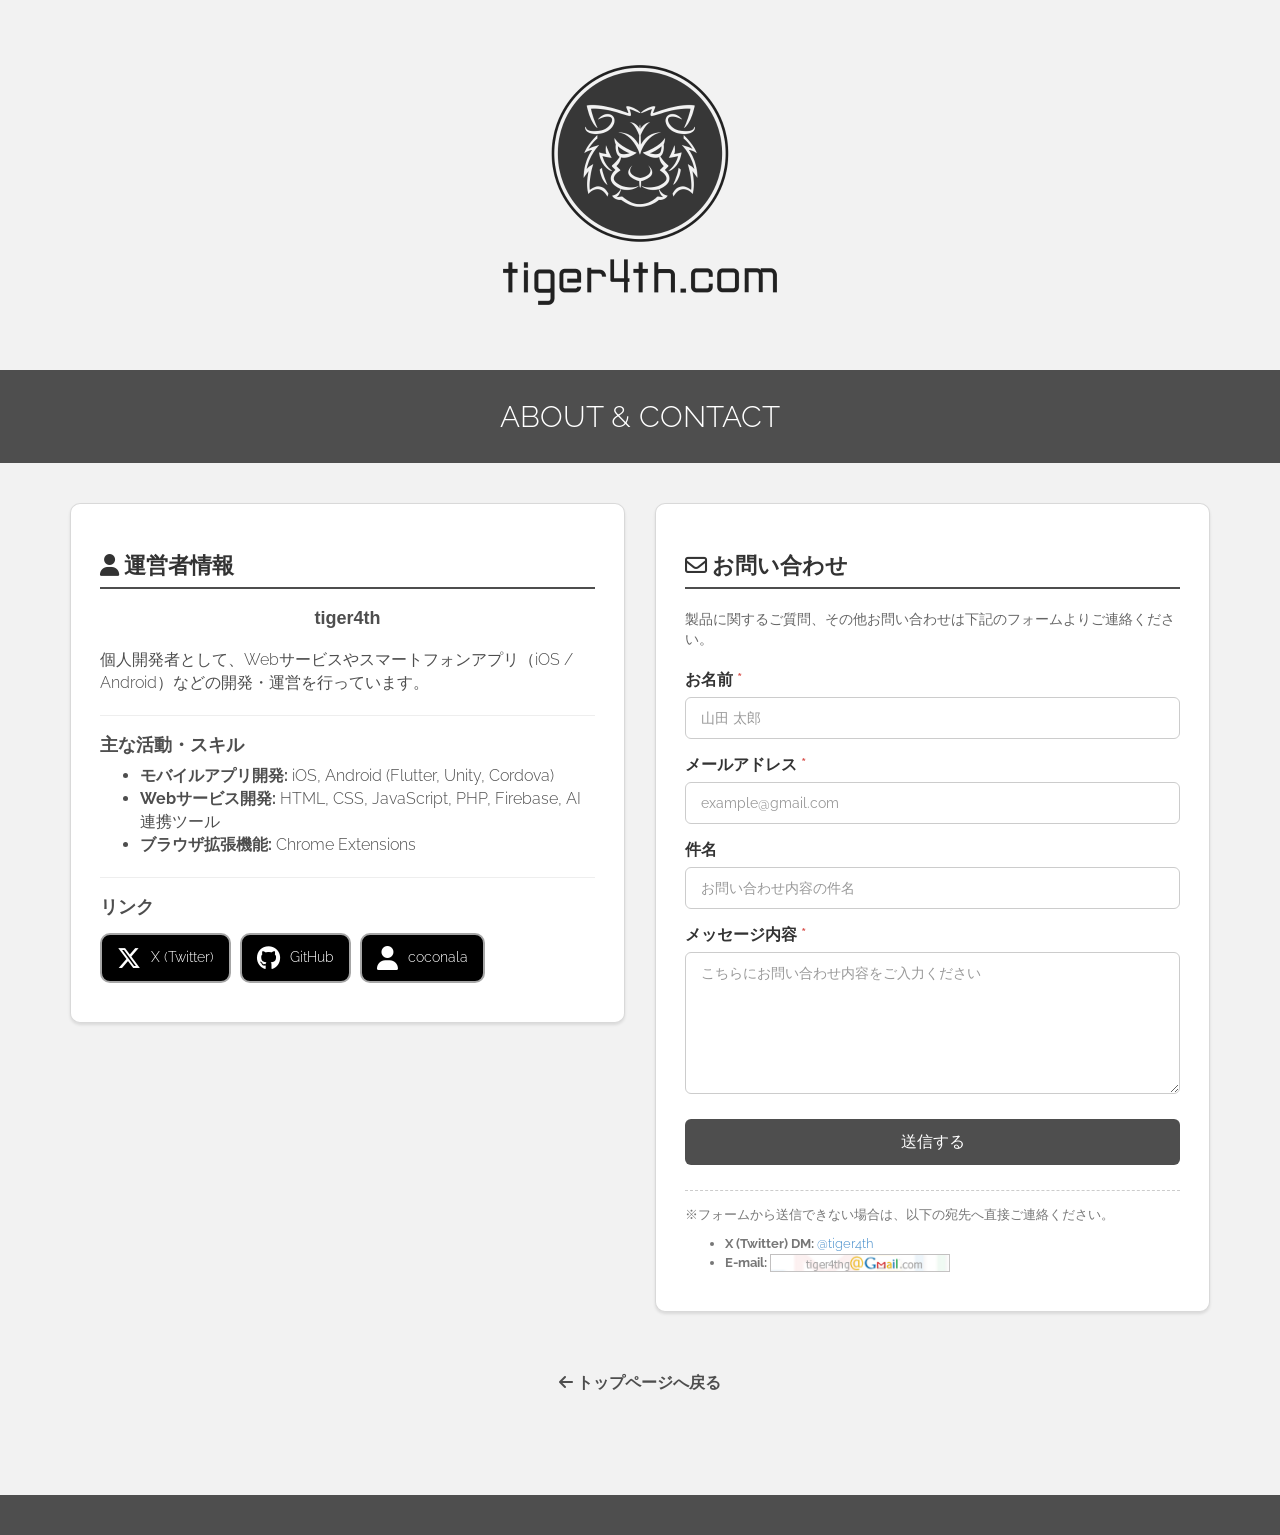
==== commit e9917086: "about, privacy修正" ====
--- a/about.html
+++ b/about.html
@@ -60,6 +60,8 @@
       border-bottom: 2px solid #4e4e4e;
       padding-bottom: 10px;
       margin-bottom: 20px;
+      margin-left: 0;
+      margin-right: 0;
     }
 
     .profile-img {
@@ -126,7 +128,6 @@
 
     .back-to-top a {
       color: #4e4e4e;
-      text-decoration: underline;
       font-weight: bold;
     }
   </style>
@@ -157,19 +158,16 @@
         <div class="about-section">
           <h3 class="about-title"><i class="fa-solid fa-user"></i> 運営者情報</h3>
           <div class="text-center" style="text-align: center; margin-bottom: 20px;">
-            <img src="image/android-chrome-192x192.png" alt="tiger4th" class="profile-img"
-              style="border: 1px solid #ddd; background: #fff; padding: 5px;">
-            <h4 style="font-weight: 700; margin-top: 10px;">tiger4th (タイガーフォース)</h4>
+            <h4 style="font-weight: 700; margin-top: 10px;">tiger4th</h4>
           </div>
           <p>
-            個人開発者として、Webサービス、スマートフォンアプリ（iOS / Android）、Chrome拡張機能などの企画・開発・運営を行っています。
-            「日常に少しの便利さと楽しさをプラスする」をモットーに、シンプルで使いやすいプロダクト作りを目指しています。
+            個人開発者として、Webサービスやスマートフォンアプリ（iOS / Android）などの開発・運営を行っています。
           </p>
           <hr>
           <h4 style="font-weight: 700; margin-top: 20px;">主な活動・スキル</h4>
           <ul>
-            <li><strong>モバイルアプリ開発:</strong> iOS (Swift), Android (Kotlin / Flutter)</li>
-            <li><strong>Webサービス開発:</strong> HTML, CSS, JavaScript, PHP, AI連携ツール</li>
+            <li><strong>モバイルアプリ開発:</strong> iOS, Android (Flutter, Unity, Cordova)</li>
+            <li><strong>Webサービス開発:</strong> HTML, CSS, JavaScript, PHP, Firebase, AI連携ツール</li>
             <li><strong>ブラウザ拡張機能:</strong> Chrome Extensions</li>
           </ul>
           <hr>
@@ -185,9 +183,9 @@
               <i class="fa-brands fa-github" style="font-size: 24px;"></i>
               <span style="font-size: 14px;">GitHub</span>
             </a>
-            <a href="https://profile.coconala.com/users/167331" target="_blank" class="btn-app"
+            <a href="https://coconala.com/users/167331" target="_blank" class="btn-app"
               style="width: auto; padding: 0 15px; height: 50px; margin-bottom: 10px; text-decoration: none;">
-              <i class="fa-solid fa-briefcase" style="font-size: 24px;"></i>
+              <i class="fa-solid fa-user" style="font-size: 24px;"></i>
               <span style="font-size: 14px;">coconala</span>
             </a>
           </div>
@@ -199,8 +197,7 @@
         <div class="about-section">
           <h3 class="about-title"><i class="fa-regular fa-envelope"></i> お問い合わせ</h3>
           <p style="margin-bottom: 20px; font-size: 14px; color: #666;">
-            製品に関するご質問、お仕事のご依頼、その他お問い合わせは下記のフォームよりご連絡ください。
-            通常、数日以内にご返信いたします。
+            製品に関するご質問、その他お問い合わせは下記のフォームよりご連絡ください。
           </p>
 
           <!-- 
@@ -256,7 +253,7 @@
 
     <!-- トップに戻るリンク -->
     <div class="row centered back-to-top">
-      <a href="index.html"><i class="fa-solid fa-arrow-left"></i> トップページへ戻る</a>
+      <a href="/"><i class="fa-solid fa-arrow-left"></i> トップページへ戻る</a>
     </div>
   </div>
 
